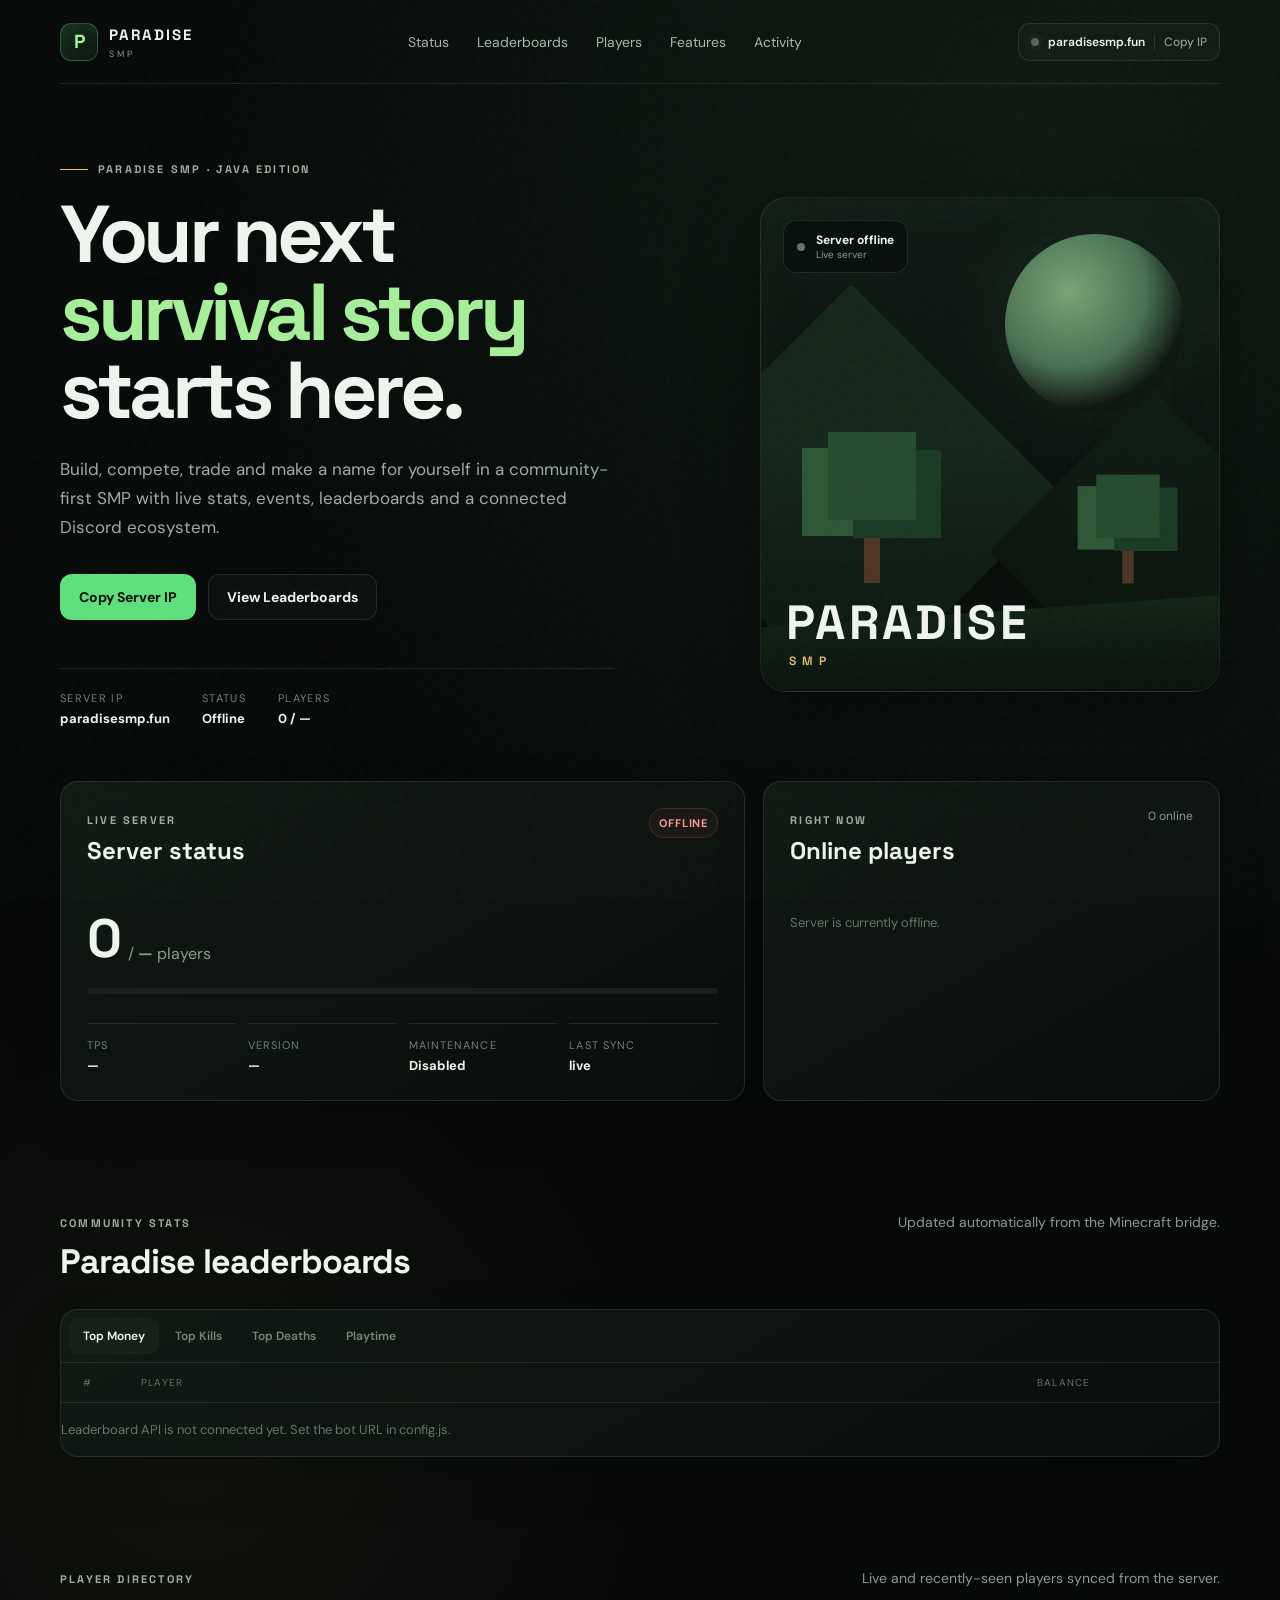
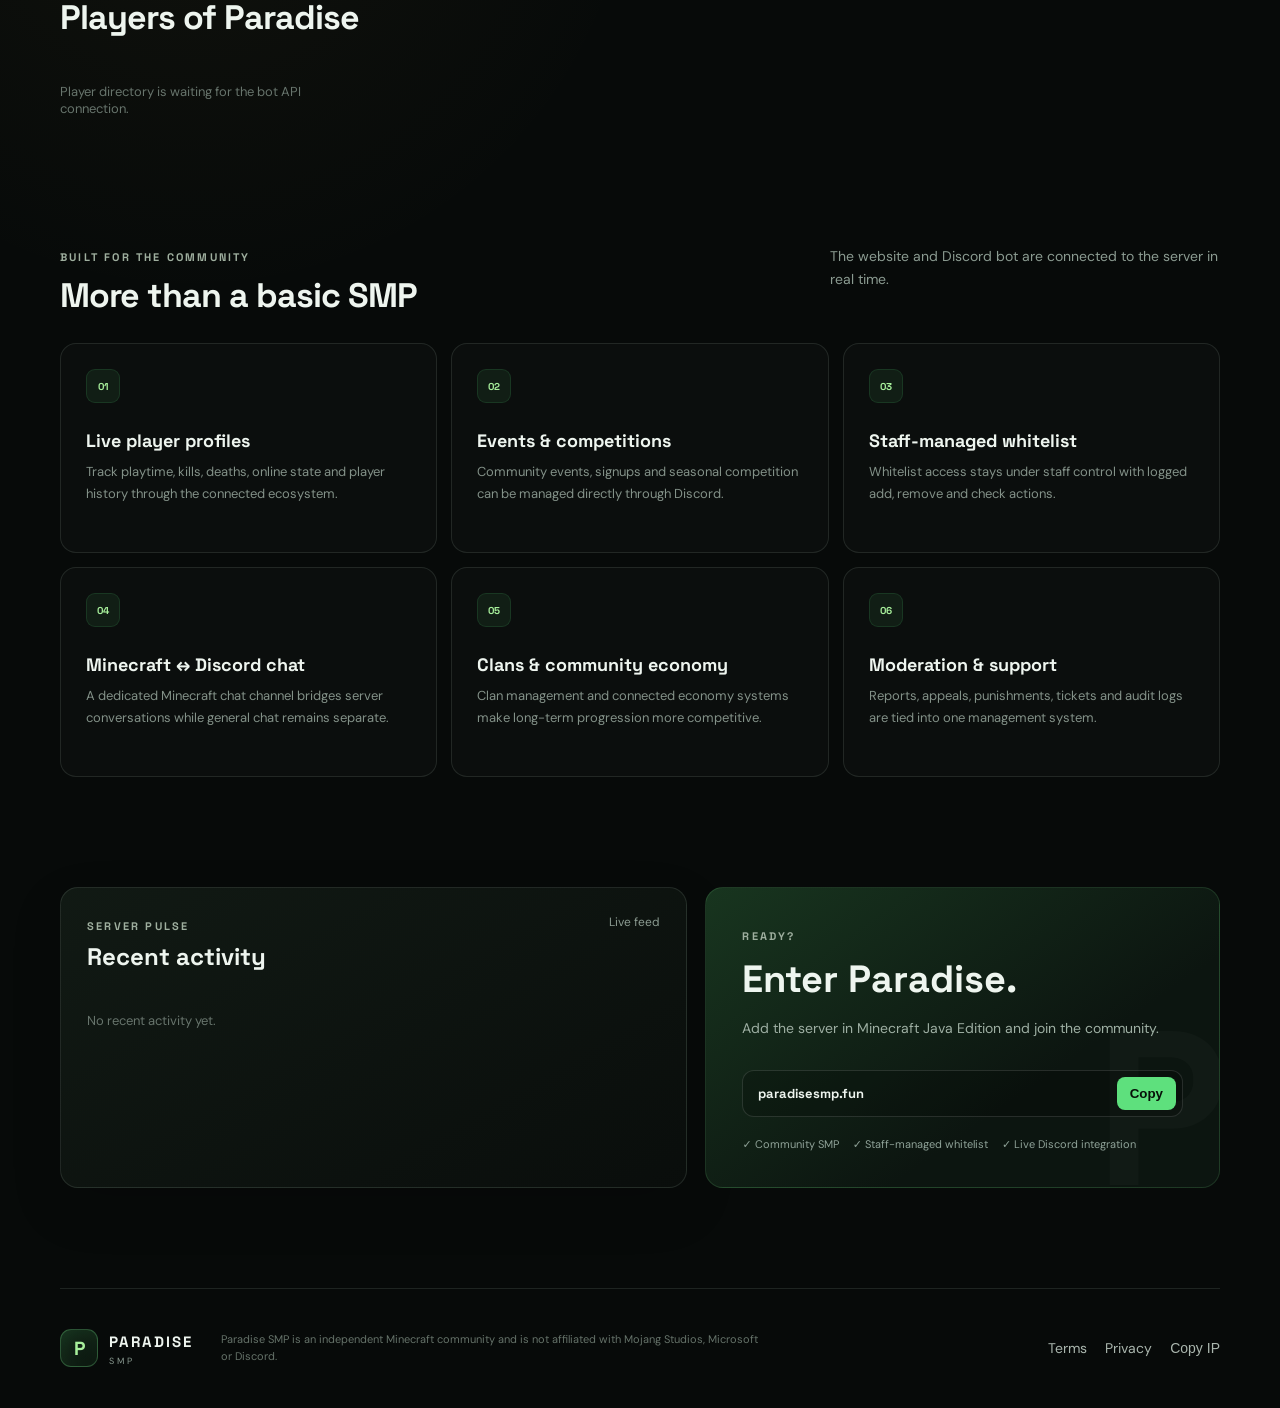
==== index.html @ 5dfa7000 "Add files via upload" ====
<!doctype html>
<html lang="en">
<head>
  <meta charset="utf-8" />
  <meta name="viewport" content="width=device-width, initial-scale=1" />
  <meta name="theme-color" content="#070b0a" />
  <meta name="description" content="Paradise SMP — a community Minecraft SMP at paradisesmp.fun. View live server status, online players, leaderboards and more." />
  <title>Paradise SMP — Official Website</title>
  <link rel="preconnect" href="https://fonts.googleapis.com">
  <link rel="preconnect" href="https://fonts.gstatic.com" crossorigin>
  <link href="https://fonts.googleapis.com/css2?family=DM+Sans:wght@400;500;600;700&family=Space+Grotesk:wght@500;600;700&display=swap" rel="stylesheet">
  <link rel="stylesheet" href="styles.css" />
</head>
<body>
  <div class="grain"></div>
  <header class="site-header">
    <a class="brand" href="#top" aria-label="Paradise SMP home">
      <span class="brand-mark">P</span>
      <span><strong>PARADISE</strong><small>SMP</small></span>
    </a>
    <nav class="nav" aria-label="Primary navigation">
      <a href="#status">Status</a>
      <a href="#leaderboards">Leaderboards</a>
      <a href="#players">Players</a>
      <a href="#features">Features</a>
      <a href="#activity">Activity</a>
    </nav>
    <button class="ip-chip" data-copy-ip>
      <span class="status-dot" data-header-dot></span>
      <span>paradisesmp.fun</span>
      <span class="copy-label">Copy IP</span>
    </button>
  </header>

  <main id="top">
    <section class="hero shell">
      <div class="hero-copy">
        <div class="eyebrow"><span></span> Paradise SMP · Java Edition</div>
        <h1>Your next <em>survival story</em> starts here.</h1>
        <p>Build, compete, trade and make a name for yourself in a community-first SMP with live stats, events, leaderboards and a connected Discord ecosystem.</p>
        <div class="hero-actions">
          <button class="btn btn-primary" data-copy-ip>Copy Server IP</button>
          <a class="btn btn-ghost" href="#leaderboards">View Leaderboards</a>
        </div>
        <div class="hero-meta">
          <div><span class="meta-label">Server IP</span><strong>paradisesmp.fun</strong></div>
          <div><span class="meta-label">Status</span><strong data-status-text>Checking…</strong></div>
          <div><span class="meta-label">Players</span><strong data-player-count>— / —</strong></div>
        </div>
      </div>
      <div class="hero-card-wrap" aria-hidden="true">
        <div class="island-card">
          <div class="moon"></div>
          <div class="mountain m1"></div>
          <div class="mountain m2"></div>
          <div class="ground"></div>
          <div class="block-tree tree-a"><i></i><b></b></div>
          <div class="block-tree tree-b"><i></i><b></b></div>
          <div class="floating-badge"><span data-hero-status-dot></span><b data-hero-status>Connecting</b><small>Live server</small></div>
          <div class="island-title"><span>PARADISE</span><b>SMP</b></div>
        </div>
      </div>
    </section>

    <section id="status" class="shell live-grid">
      <article class="panel status-panel">
        <div class="panel-head">
          <div><span class="kicker">LIVE SERVER</span><h2>Server status</h2></div>
          <span class="pill" data-status-pill>Checking</span>
        </div>
        <div class="status-main">
          <div class="big-number"><strong data-online>—</strong><span>/ <b data-max>—</b> players</span></div>
          <div class="capacity"><div class="capacity-fill" data-capacity></div></div>
          <div class="status-stats">
            <div><span>TPS</span><strong data-tps>—</strong></div>
            <div><span>Version</span><strong data-version>—</strong></div>
            <div><span>Maintenance</span><strong data-maintenance>—</strong></div>
            <div><span>Last sync</span><strong data-last-sync>—</strong></div>
          </div>
        </div>
      </article>

      <article class="panel online-panel">
        <div class="panel-head">
          <div><span class="kicker">RIGHT NOW</span><h2>Online players</h2></div>
          <span class="muted" data-online-count-label>0 online</span>
        </div>
        <div class="online-list" data-online-list>
          <div class="empty-state">Waiting for live server data…</div>
        </div>
      </article>
    </section>

    <section id="leaderboards" class="shell section-space">
      <div class="section-heading">
        <div><span class="kicker">COMMUNITY STATS</span><h2>Paradise leaderboards</h2></div>
        <p>Updated automatically from the Minecraft bridge.</p>
      </div>
      <div class="leaderboard-wrap panel">
        <div class="tabs" role="tablist" aria-label="Leaderboard type">
          <button class="tab active" data-board="money">Top Money</button>
          <button class="tab" data-board="kills">Top Kills</button>
          <button class="tab" data-board="deaths">Top Deaths</button>
          <button class="tab" data-board="playtime">Playtime</button>
        </div>
        <div class="board-head"><span>#</span><span>Player</span><span data-value-heading>Balance</span></div>
        <div class="board-list" data-board-list>
          <div class="board-loading">Loading leaderboard…</div>
        </div>
      </div>
    </section>

    <section id="players" class="shell section-space">
      <div class="section-heading">
        <div><span class="kicker">PLAYER DIRECTORY</span><h2>Players of Paradise</h2></div>
        <p>Live and recently-seen players synced from the server.</p>
      </div>
      <div class="players-grid" data-players-grid><div class="empty-state">Loading players…</div></div>
    </section>

    <section id="features" class="shell section-space">
      <div class="section-heading">
        <div><span class="kicker">BUILT FOR THE COMMUNITY</span><h2>More than a basic SMP</h2></div>
        <p>The website and Discord bot are connected to the server in real time.</p>
      </div>
      <div class="feature-grid">
        <article class="feature-card"><span class="feature-icon">01</span><h3>Live player profiles</h3><p>Track playtime, kills, deaths, online state and player history through the connected ecosystem.</p></article>
        <article class="feature-card"><span class="feature-icon">02</span><h3>Events & competitions</h3><p>Community events, signups and seasonal competition can be managed directly through Discord.</p></article>
        <article class="feature-card"><span class="feature-icon">03</span><h3>Staff-managed whitelist</h3><p>Whitelist access stays under staff control with logged add, remove and check actions.</p></article>
        <article class="feature-card"><span class="feature-icon">04</span><h3>Minecraft ↔ Discord chat</h3><p>A dedicated Minecraft chat channel bridges server conversations while general chat remains separate.</p></article>
        <article class="feature-card"><span class="feature-icon">05</span><h3>Clans & community economy</h3><p>Clan management and connected economy systems make long-term progression more competitive.</p></article>
        <article class="feature-card"><span class="feature-icon">06</span><h3>Moderation & support</h3><p>Reports, appeals, punishments, tickets and audit logs are tied into one management system.</p></article>
      </div>
    </section>

    <section id="activity" class="shell section-space activity-grid">
      <article class="panel activity-panel">
        <div class="panel-head">
          <div><span class="kicker">SERVER PULSE</span><h2>Recent activity</h2></div>
          <span class="muted">Live feed</span>
        </div>
        <div class="activity-list" data-activity-list>
          <div class="empty-state">No recent activity yet.</div>
        </div>
      </article>
      <article class="join-card">
        <span class="kicker">READY?</span>
        <h2>Enter Paradise.</h2>
        <p>Add the server in Minecraft Java Edition and join the community.</p>
        <div class="join-ip"><span>paradisesmp.fun</span><button data-copy-ip>Copy</button></div>
        <div class="join-notes"><span>✓ Community SMP</span><span>✓ Staff-managed whitelist</span><span>✓ Live Discord integration</span></div>
      </article>
    </section>
  </main>

  <footer class="footer shell">
    <div class="brand footer-brand"><span class="brand-mark">P</span><span><strong>PARADISE</strong><small>SMP</small></span></div>
    <p>Paradise SMP is an independent Minecraft community and is not affiliated with Mojang Studios, Microsoft or Discord.</p>
    <div class="footer-links"><a href="terms.html">Terms</a><a href="privacy.html">Privacy</a><button data-copy-ip>Copy IP</button></div>
  </footer>

  <div class="toast" data-toast>Server IP copied.</div>
  <script src="config.js"></script>
  <script src="app.js"></script>
</body>
</html>
---- styles.css ----
:root{--bg:#070a09;--panel:#0d1210;--panel2:#111813;--line:rgba(219,244,226,.11);--text:#eef5ef;--muted:#8b9b91;--green:#5ee07d;--green2:#a7ef9b;--gold:#e6c572;--danger:#ff736e;--radius:18px;--shadow:0 24px 70px rgba(0,0,0,.35)}*{box-sizing:border-box}html{scroll-behavior:smooth}body{margin:0;background:radial-gradient(circle at 82% 5%,rgba(65,145,82,.12),transparent 28%),radial-gradient(circle at 15% 48%,rgba(198,168,84,.05),transparent 24%),var(--bg);color:var(--text);font-family:"DM Sans",system-ui,sans-serif;min-height:100vh}.grain{position:fixed;inset:0;pointer-events:none;opacity:.035;background-image:url("data:image/svg+xml,%3Csvg viewBox='0 0 180 180' xmlns='http://www.w3.org/2000/svg'%3E%3Cfilter id='n'%3E%3CfeTurbulence type='fractalNoise' baseFrequency='.9' numOctaves='3' stitchTiles='stitch'/%3E%3C/filter%3E%3Crect width='100%25' height='100%25' filter='url(%23n)' opacity='.7'/%3E%3C/svg%3E");z-index:100}.shell{width:min(1160px,calc(100% - 40px));margin-inline:auto}.site-header{width:min(1160px,calc(100% - 40px));height:84px;margin:auto;display:flex;align-items:center;justify-content:space-between;gap:28px;border-bottom:1px solid var(--line);position:relative;z-index:10}.brand{display:flex;align-items:center;gap:11px;text-decoration:none;color:var(--text);min-width:max-content}.brand-mark{width:38px;height:38px;border:1px solid rgba(121,235,143,.28);background:linear-gradient(145deg,rgba(94,224,125,.17),rgba(94,224,125,.03));display:grid;place-items:center;border-radius:11px;color:var(--green2);font:700 19px "Space Grotesk";box-shadow:inset 0 0 20px rgba(94,224,125,.06)}.brand>span:last-child{display:grid;line-height:.9}.brand strong{font:700 15px "Space Grotesk";letter-spacing:.13em}.brand small{font-size:9px;color:var(--muted);letter-spacing:.36em;margin-top:6px}.nav{display:flex;gap:28px}.nav a,.footer a,.footer button{color:#aab6ae;text-decoration:none;font-size:14px;transition:.2s}.nav a:hover,.footer a:hover,.footer button:hover{color:var(--text)}.ip-chip{appearance:none;border:1px solid var(--line);background:rgba(255,255,255,.025);color:var(--text);border-radius:12px;padding:10px 12px;display:flex;align-items:center;gap:9px;cursor:pointer;font:600 12px "DM Sans"}.copy-label{color:var(--muted);font-weight:500;border-left:1px solid var(--line);padding-left:9px}.status-dot{width:8px;height:8px;border-radius:99px;background:#5a625d;box-shadow:0 0 0 4px rgba(255,255,255,.025)}.status-dot.online,[data-hero-status-dot].online{background:var(--green);box-shadow:0 0 14px rgba(94,224,125,.62)}.hero{min-height:650px;display:grid;grid-template-columns:1.02fr .98fr;align-items:center;gap:72px;padding-block:78px 54px}.eyebrow,.kicker{font:700 11px "Space Grotesk";letter-spacing:.2em;color:#9faf9f;text-transform:uppercase}.eyebrow{display:flex;align-items:center;gap:10px}.eyebrow span{width:28px;height:1px;background:var(--gold)}h1,h2,h3{font-family:"Space Grotesk",sans-serif;margin:0}.hero h1{font-size:clamp(52px,6.3vw,86px);line-height:.97;letter-spacing:-.055em;max-width:720px;margin:20px 0 24px}.hero h1 em{font-style:normal;color:var(--green2)}.hero-copy>p{color:#a0aca4;font-size:17px;line-height:1.72;max-width:620px;margin:0}.hero-actions{display:flex;gap:12px;margin-top:32px}.btn{border:1px solid var(--line);border-radius:12px;padding:13px 18px;font:700 14px "DM Sans";text-decoration:none;cursor:pointer;transition:transform .22s,border-color .22s,background .22s;color:var(--text)}.btn:hover{transform:translateY(-2px)}.btn-primary{background:var(--green);color:#071008;border-color:transparent}.btn-primary:hover{background:#73e98e}.btn-ghost{background:rgba(255,255,255,.025)}.hero-meta{display:flex;gap:32px;margin-top:48px;padding-top:22px;border-top:1px solid var(--line)}.hero-meta>div{display:grid;gap:5px}.meta-label{font-size:11px;color:#718078;text-transform:uppercase;letter-spacing:.12em}.hero-meta strong{font-size:13px}.hero-card-wrap{display:flex;justify-content:flex-end}.island-card{width:min(460px,100%);aspect-ratio:.93;position:relative;overflow:hidden;border-radius:26px;border:1px solid rgba(143,180,150,.15);background:linear-gradient(180deg,#101b15 0%,#0a100d 63%,#070908 100%);box-shadow:var(--shadow),inset 0 0 80px rgba(80,187,101,.035)}.island-card:after{content:"";position:absolute;inset:0;background:linear-gradient(180deg,transparent 50%,rgba(5,8,6,.7));pointer-events:none}.moon{position:absolute;width:180px;height:180px;border-radius:50%;background:radial-gradient(circle at 36% 32%,#bdf7b4,#6ea879 45%,rgba(75,112,81,.05) 70%);right:34px;top:36px;opacity:.62;box-shadow:0 0 80px rgba(99,200,116,.15)}.mountain{position:absolute;background:#14271a;transform:rotate(45deg);border-radius:5px}.m1{width:300px;height:300px;left:-60px;bottom:45px}.m2{width:230px;height:230px;right:-48px;bottom:25px;background:#0e1b13}.ground{position:absolute;width:540px;height:155px;background:linear-gradient(#1c3b23,#101c14);bottom:-75px;left:-30px;transform:rotate(-4deg);box-shadow:0 -10px 60px rgba(77,180,93,.08)}.block-tree{position:absolute;bottom:108px;z-index:2}.block-tree i{display:block;width:16px;height:90px;background:#4c3525;margin:auto}.block-tree b{display:block;width:88px;height:88px;background:#264b2d;position:absolute;bottom:63px;left:50%;transform:translateX(-50%);box-shadow:25px 18px 0 #1b3a23,-26px 16px 0 #2d5734}.tree-a{left:103px}.tree-b{right:83px;transform:scale(.72);bottom:95px}.floating-badge{position:absolute;z-index:4;top:22px;left:22px;border:1px solid rgba(255,255,255,.1);background:rgba(8,13,10,.72);backdrop-filter:blur(12px);border-radius:13px;padding:11px 13px;display:grid;grid-template-columns:10px auto;column-gap:9px;align-items:center}.floating-badge>span{width:8px;height:8px;border-radius:50%;background:#68716b;grid-row:1/3}.floating-badge b{font-size:12px}.floating-badge small{color:var(--muted);font-size:10px}.island-title{position:absolute;z-index:4;left:25px;bottom:22px;display:grid}.island-title span{font:700 clamp(28px,4vw,48px) "Space Grotesk";letter-spacing:.07em}.island-title b{font:600 12px "Space Grotesk";letter-spacing:.5em;color:var(--gold);margin-left:3px}.panel{background:linear-gradient(150deg,rgba(18,27,21,.94),rgba(10,14,12,.96));border:1px solid var(--line);border-radius:var(--radius);box-shadow:0 20px 50px rgba(0,0,0,.15)}.live-grid{display:grid;grid-template-columns:1.2fr .8fr;gap:18px}.status-panel,.online-panel,.activity-panel{padding:26px}.panel-head,.section-heading{display:flex;align-items:flex-start;justify-content:space-between;gap:24px}.panel-head h2{font-size:24px;margin-top:6px}.pill{font-size:11px;font-weight:700;text-transform:uppercase;letter-spacing:.08em;padding:7px 9px;border:1px solid var(--line);border-radius:99px;color:var(--muted)}.pill.online{color:#9df0ac;border-color:rgba(94,224,125,.22);background:rgba(94,224,125,.06)}.pill.offline{color:#ff9995;border-color:rgba(255,115,110,.2);background:rgba(255,115,110,.05)}.status-main{margin-top:38px}.big-number{display:flex;align-items:end;gap:9px}.big-number strong{font:700 54px "Space Grotesk";letter-spacing:-.05em}.big-number span{color:var(--muted);padding-bottom:9px}.capacity{height:6px;background:#1a211d;border-radius:10px;overflow:hidden;margin:15px 0 29px}.capacity-fill{height:100%;width:0;background:linear-gradient(90deg,var(--green),var(--green2));transition:width .5s ease}.status-stats{display:grid;grid-template-columns:repeat(4,1fr);gap:12px}.status-stats div{border-top:1px solid var(--line);padding-top:14px;display:grid;gap:5px}.status-stats span{font-size:11px;color:#718078;text-transform:uppercase;letter-spacing:.1em}.status-stats strong{font-size:13px;white-space:nowrap;overflow:hidden;text-overflow:ellipsis}.muted{color:var(--muted);font-size:12px}.online-list{display:flex;flex-wrap:wrap;gap:9px;margin-top:30px;align-content:flex-start}.player-chip{display:flex;align-items:center;gap:8px;padding:9px 11px;background:rgba(255,255,255,.025);border:1px solid var(--line);border-radius:10px;font-size:12px}.player-face{width:25px;height:25px;border-radius:7px;display:grid;place-items:center;background:linear-gradient(145deg,#315239,#1d3022);color:#c7f5cf;font:700 10px "Space Grotesk"}.empty-state,.board-loading{color:#67746c;font-size:13px;padding:18px 0}.section-space{padding-top:110px}.section-heading{margin-bottom:26px}.section-heading h2{font-size:34px;margin-top:8px;letter-spacing:-.03em}.section-heading p{color:var(--muted);font-size:14px;max-width:390px;line-height:1.6;margin:0}.leaderboard-wrap{overflow:hidden}.tabs{display:flex;gap:2px;padding:8px;border-bottom:1px solid var(--line);overflow:auto}.tab{appearance:none;border:0;background:transparent;color:#77847c;padding:10px 14px;border-radius:9px;font:600 12px "DM Sans";cursor:pointer;white-space:nowrap}.tab.active{background:#172019;color:var(--text)}.board-head,.board-row{display:grid;grid-template-columns:58px 1fr 160px;align-items:center}.board-head{padding:13px 22px;color:#65726a;text-transform:uppercase;letter-spacing:.12em;font-size:10px;border-bottom:1px solid var(--line)}.board-row{padding:14px 22px;border-bottom:1px solid rgba(255,255,255,.045);transition:background .18s}.board-row:last-child{border-bottom:0}.board-row:hover{background:rgba(255,255,255,.02)}.rank{font:600 13px "Space Grotesk";color:#728078}.rank.top{color:var(--gold)}.board-player{display:flex;align-items:center;gap:12px;font-weight:600;font-size:13px}.board-value{text-align:right;font:700 13px "Space Grotesk"}.players-grid{display:grid;grid-template-columns:repeat(4,1fr);gap:12px}.player-card{padding:18px;border:1px solid var(--line);border-radius:15px;background:rgba(255,255,255,.018);display:grid;gap:15px;transition:transform .22s,border-color .22s}.player-card:hover{transform:translateY(-3px);border-color:rgba(121,235,143,.18)}.player-card-top{display:flex;align-items:center;justify-content:space-between;gap:10px}.player-id{display:flex;align-items:center;gap:10px;min-width:0}.player-id .player-face{width:34px;height:34px}.player-id b{font:700 13px "Space Grotesk";white-space:nowrap;overflow:hidden;text-overflow:ellipsis}.online-badge{width:8px;height:8px;border-radius:50%;background:#555f59}.online-badge.on{background:var(--green);box-shadow:0 0 12px rgba(94,224,125,.5)}.player-mini-stats{display:grid;grid-template-columns:repeat(3,1fr);gap:6px}.player-mini-stats div{display:grid;gap:3px;padding-top:10px;border-top:1px solid var(--line)}.player-mini-stats span{font-size:9px;color:#68756d;text-transform:uppercase;letter-spacing:.08em}.player-mini-stats strong{font-size:11px}.player-last{font-size:10px;color:#667269}
.feature-grid{display:grid;grid-template-columns:repeat(3,1fr);gap:14px}.feature-card{padding:25px;border:1px solid var(--line);border-radius:16px;background:rgba(255,255,255,.018);min-height:210px;transition:transform .24s,border-color .24s}.feature-card:hover{transform:translateY(-4px);border-color:rgba(121,235,143,.2)}.feature-icon{display:grid;place-items:center;width:34px;height:34px;border-radius:9px;background:rgba(94,224,125,.08);border:1px solid rgba(94,224,125,.12);font:700 10px "Space Grotesk";color:var(--green2)}.feature-card h3{font-size:18px;margin:26px 0 9px}.feature-card p{color:#839188;line-height:1.65;font-size:13px;margin:0}.activity-grid{display:grid;grid-template-columns:1fr .82fr;gap:18px;padding-bottom:100px}.activity-list{display:grid;margin-top:22px}.activity-item{display:grid;grid-template-columns:34px 1fr auto;gap:12px;align-items:center;padding:12px 0;border-bottom:1px solid rgba(255,255,255,.045)}.activity-item:last-child{border-bottom:0}.activity-icon{width:30px;height:30px;border-radius:9px;display:grid;place-items:center;background:#151e18;font-size:12px}.activity-text{font-size:12px}.activity-text b{font-weight:700}.activity-time{font-size:10px;color:#637168}.join-card{border-radius:var(--radius);padding:36px;background:linear-gradient(145deg,#18351f,#0c1510 65%);border:1px solid rgba(120,220,137,.15);position:relative;overflow:hidden}.join-card:after{content:"P";position:absolute;right:-9px;bottom:-62px;font:700 220px "Space Grotesk";color:rgba(255,255,255,.025);pointer-events:none}.join-card h2{font-size:38px;margin:10px 0 12px}.join-card>p{color:#9eafa3;line-height:1.6;font-size:14px;max-width:420px}.join-ip{display:flex;justify-content:space-between;align-items:center;margin-top:30px;border:1px solid rgba(255,255,255,.12);background:rgba(0,0,0,.2);border-radius:12px;padding:6px 6px 6px 15px;position:relative;z-index:2}.join-ip span{font:700 13px "Space Grotesk"}.join-ip button{appearance:none;border:0;background:var(--green);color:#071008;border-radius:8px;padding:9px 13px;font-weight:800;cursor:pointer}.join-notes{display:flex;flex-wrap:wrap;gap:8px 14px;margin-top:20px;color:#8fa298;font-size:11px;position:relative;z-index:2}.footer{border-top:1px solid var(--line);min-height:120px;display:grid;grid-template-columns:auto 1fr auto;align-items:center;gap:28px}.footer p{color:#657269;font-size:11px;max-width:540px;line-height:1.6}.footer-links{display:flex;gap:18px;align-items:center}.footer button{background:none;border:0;cursor:pointer;padding:0}.toast{position:fixed;left:50%;bottom:25px;transform:translate(-50%,20px);opacity:0;pointer-events:none;background:#e9f7ec;color:#102014;padding:10px 14px;border-radius:10px;font-size:12px;font-weight:700;z-index:200;transition:.25s}.toast.show{opacity:1;transform:translate(-50%,0)}.legal-page{padding:72px 0 110px}.legal-card{max-width:840px;margin:auto}.legal-card h1{font-size:48px;margin:14px 0 12px}.legal-card>.lead{color:#93a198;line-height:1.7;margin-bottom:40px}.legal-card section{padding:24px 0;border-top:1px solid var(--line)}.legal-card h2{font-size:19px;margin-bottom:10px}.legal-card p,.legal-card li{color:#8e9c93;font-size:14px;line-height:1.75}.legal-card ul{padding-left:20px}.legal-back{display:inline-flex;color:var(--green2);text-decoration:none;font-size:13px;margin-bottom:20px}.legal-date{font-size:11px;color:#657269;text-transform:uppercase;letter-spacing:.1em}
@media(max-width:900px){.nav{display:none}.players-grid{grid-template-columns:repeat(2,1fr)}.hero{grid-template-columns:1fr;padding-top:60px}.hero-card-wrap{justify-content:flex-start}.island-card{max-width:540px}.live-grid,.activity-grid{grid-template-columns:1fr}.feature-grid{grid-template-columns:repeat(2,1fr)}.footer{grid-template-columns:1fr;padding:28px 0}.footer p{margin:0}.hero-meta{flex-wrap:wrap}.status-stats{grid-template-columns:repeat(2,1fr)}}
@media(max-width:600px){.players-grid{grid-template-columns:1fr}.shell,.site-header{width:min(100% - 24px,1160px)}.site-header{height:72px}.ip-chip .copy-label{display:none}.hero{padding-top:48px;gap:42px}.hero h1{font-size:48px}.hero-actions{flex-direction:column;align-items:stretch}.btn{text-align:center}.hero-meta{gap:20px}.island-card{border-radius:18px}.live-grid{gap:12px}.status-panel,.online-panel,.activity-panel{padding:20px}.status-stats{grid-template-columns:1fr 1fr}.section-space{padding-top:78px}.section-heading{display:block}.section-heading p{margin-top:10px}.section-heading h2{font-size:29px}.feature-grid{grid-template-columns:1fr}.feature-card{min-height:0}.board-head,.board-row{grid-template-columns:40px 1fr 105px;padding-left:14px;padding-right:14px}.join-card{padding:27px}.footer-links{flex-wrap:wrap}.legal-card h1{font-size:38px}}
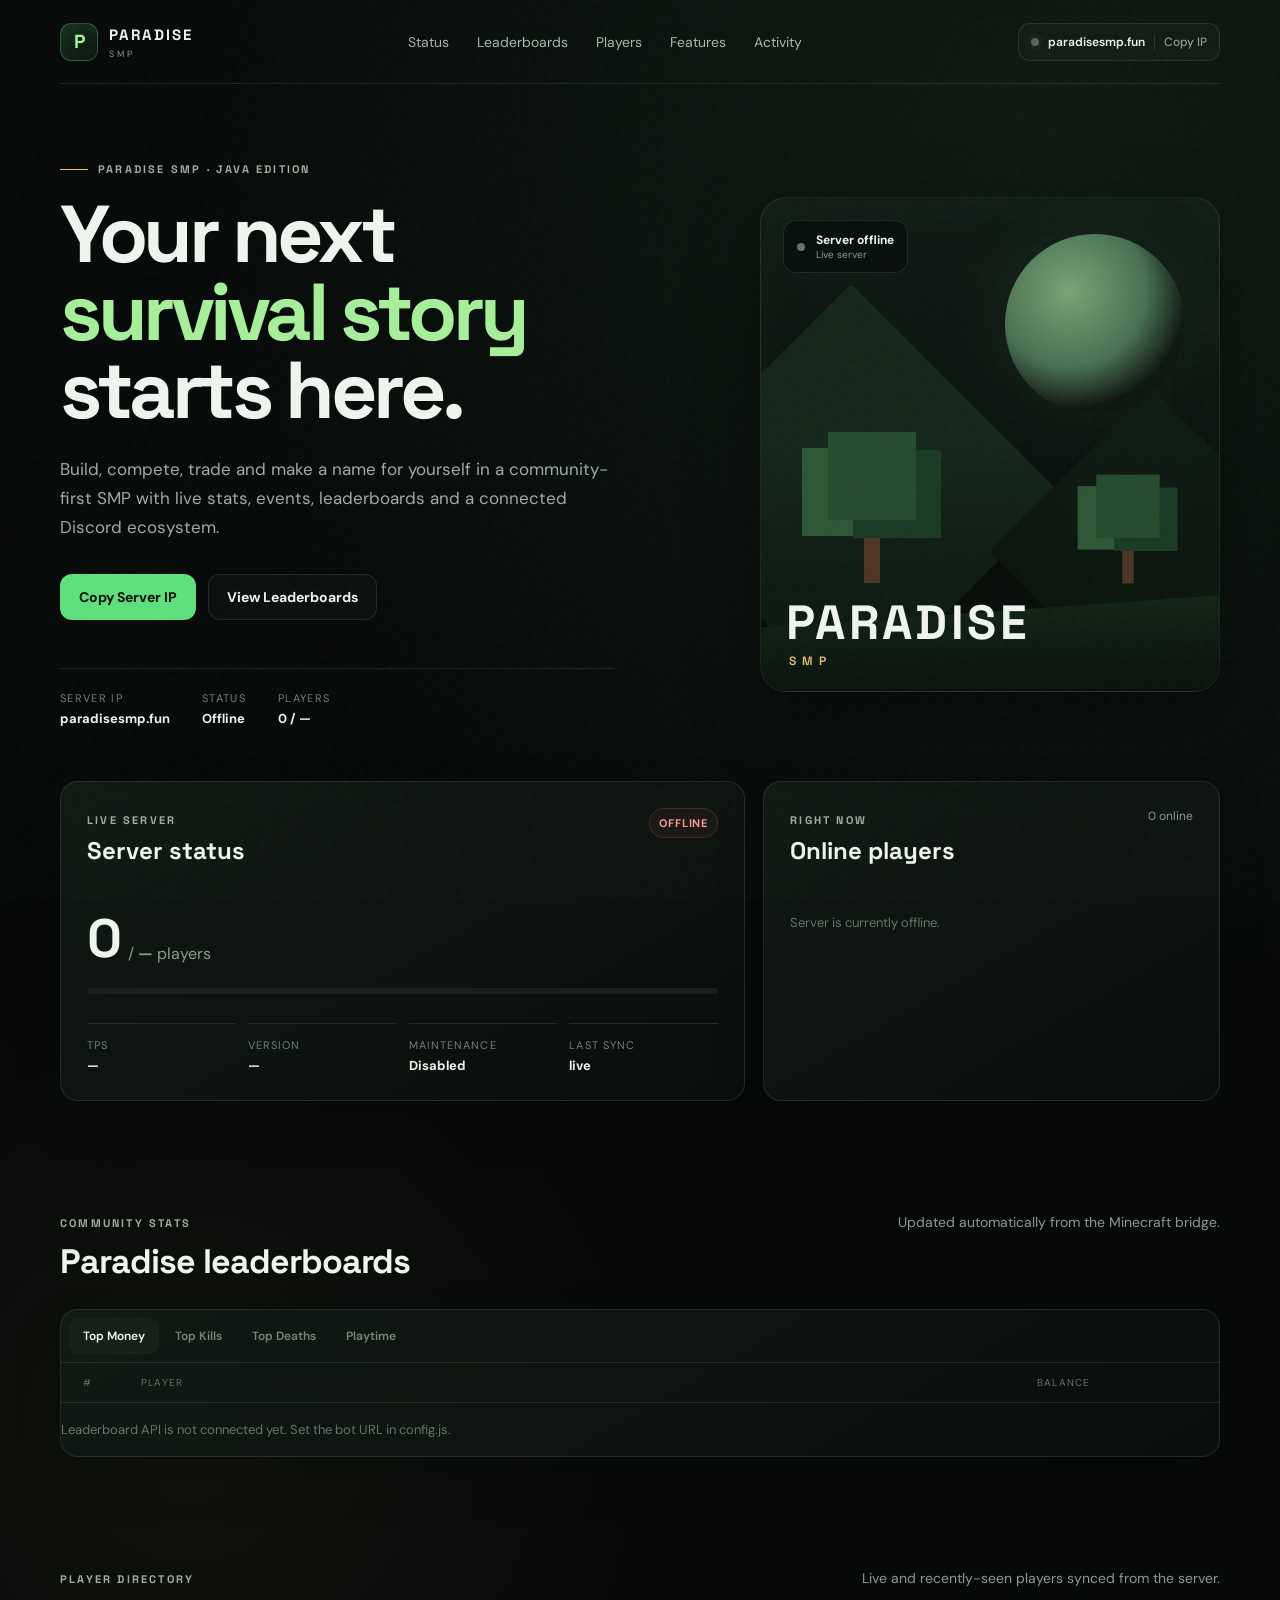
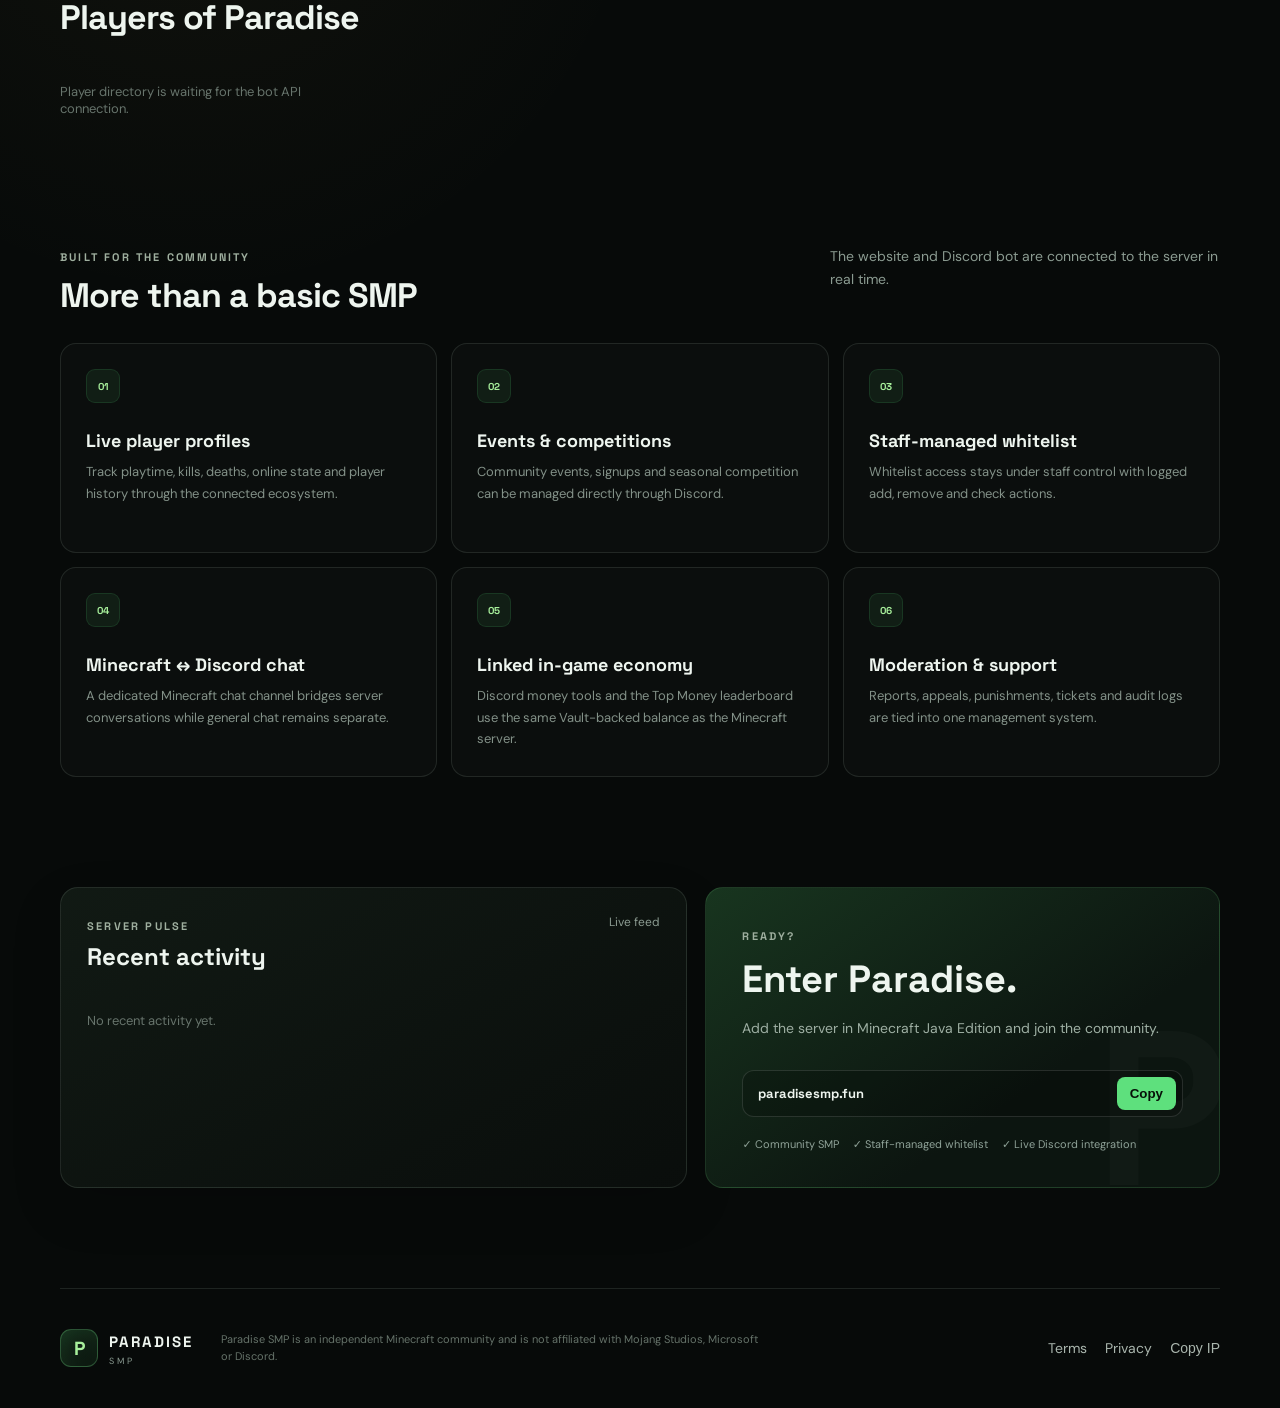
==== commit dd010066: "Add files via upload" ====
--- a/index.html
+++ b/index.html
@@ -128,7 +128,7 @@
         <article class="feature-card"><span class="feature-icon">02</span><h3>Events & competitions</h3><p>Community events, signups and seasonal competition can be managed directly through Discord.</p></article>
         <article class="feature-card"><span class="feature-icon">03</span><h3>Staff-managed whitelist</h3><p>Whitelist access stays under staff control with logged add, remove and check actions.</p></article>
         <article class="feature-card"><span class="feature-icon">04</span><h3>Minecraft ↔ Discord chat</h3><p>A dedicated Minecraft chat channel bridges server conversations while general chat remains separate.</p></article>
-        <article class="feature-card"><span class="feature-icon">05</span><h3>Clans & community economy</h3><p>Clan management and connected economy systems make long-term progression more competitive.</p></article>
+        <article class="feature-card"><span class="feature-icon">05</span><h3>Linked in-game economy</h3><p>Discord money tools and the Top Money leaderboard use the same Vault-backed balance as the Minecraft server.</p></article>
         <article class="feature-card"><span class="feature-icon">06</span><h3>Moderation & support</h3><p>Reports, appeals, punishments, tickets and audit logs are tied into one management system.</p></article>
       </div>
     </section>
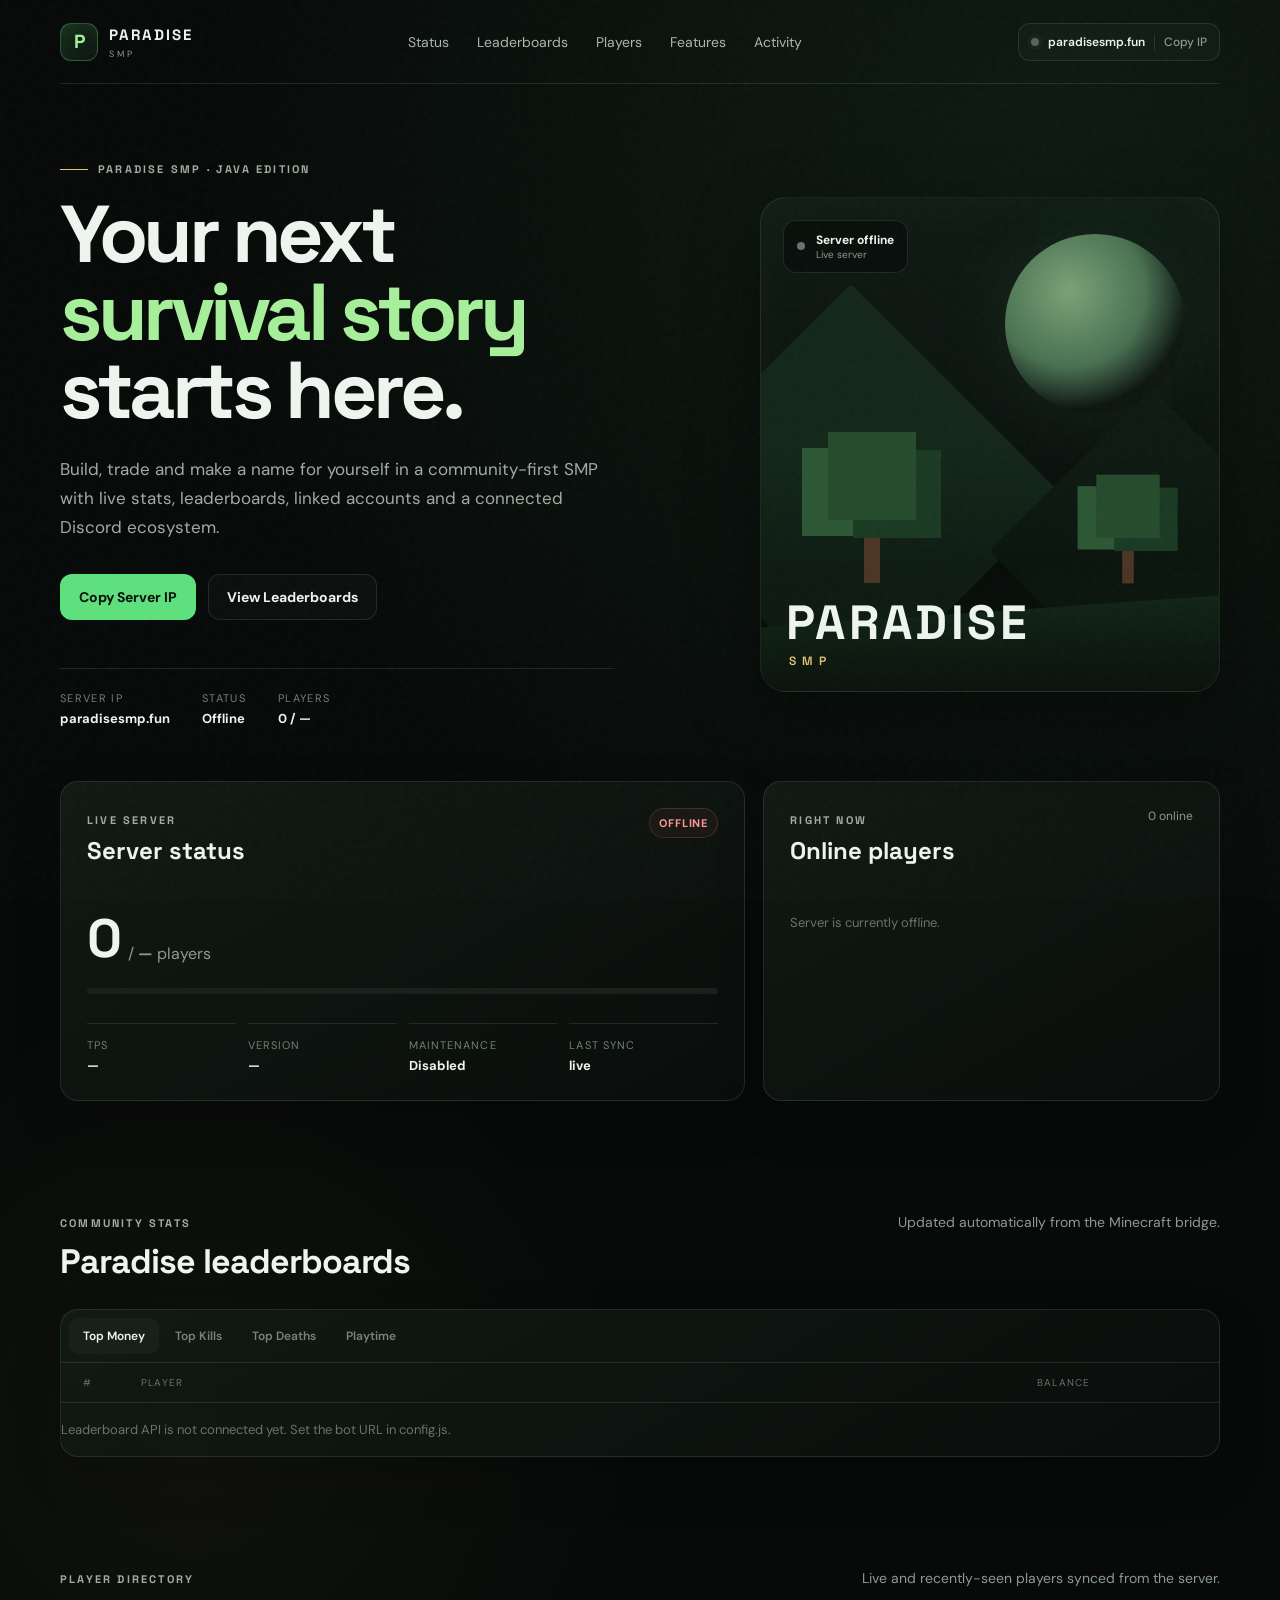
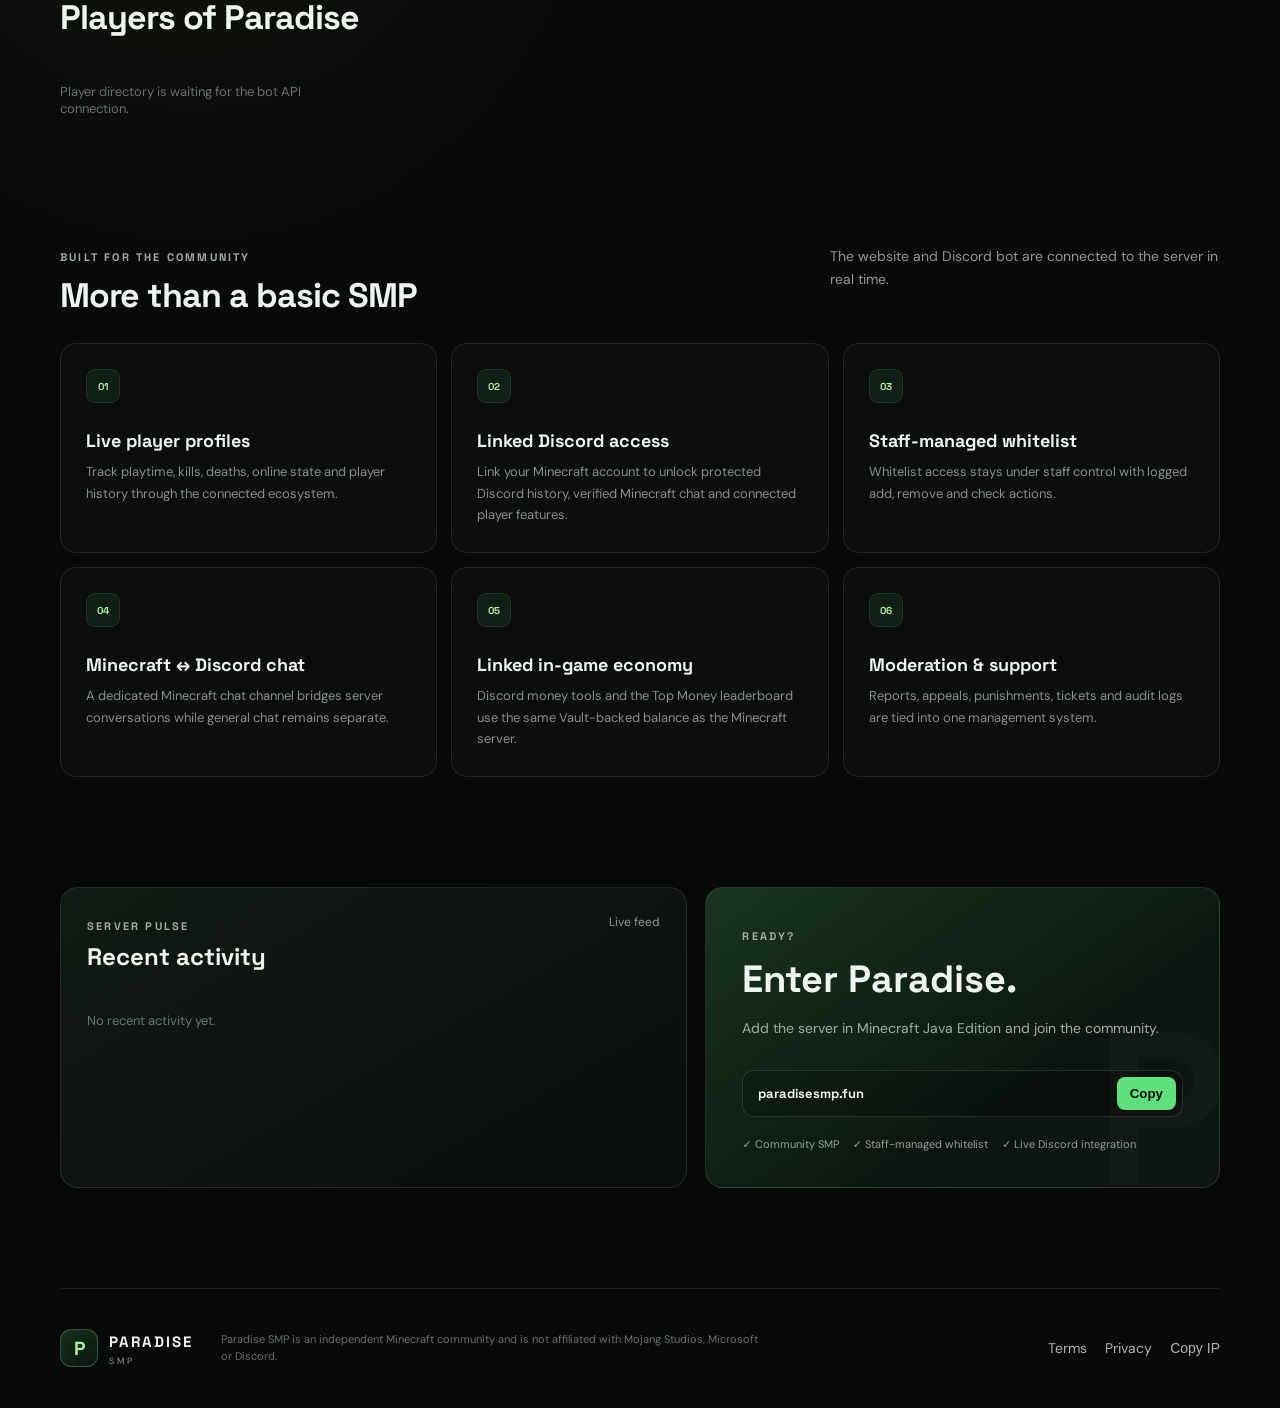
==== commit 74fc70db: "Add files via upload" ====
--- a/index.html
+++ b/index.html
@@ -37,7 +37,7 @@
       <div class="hero-copy">
         <div class="eyebrow"><span></span> Paradise SMP · Java Edition</div>
         <h1>Your next <em>survival story</em> starts here.</h1>
-        <p>Build, compete, trade and make a name for yourself in a community-first SMP with live stats, events, leaderboards and a connected Discord ecosystem.</p>
+        <p>Build, trade and make a name for yourself in a community-first SMP with live stats, leaderboards, linked accounts and a connected Discord ecosystem.</p>
         <div class="hero-actions">
           <button class="btn btn-primary" data-copy-ip>Copy Server IP</button>
           <a class="btn btn-ghost" href="#leaderboards">View Leaderboards</a>
@@ -125,7 +125,7 @@
       </div>
       <div class="feature-grid">
         <article class="feature-card"><span class="feature-icon">01</span><h3>Live player profiles</h3><p>Track playtime, kills, deaths, online state and player history through the connected ecosystem.</p></article>
-        <article class="feature-card"><span class="feature-icon">02</span><h3>Events & competitions</h3><p>Community events, signups and seasonal competition can be managed directly through Discord.</p></article>
+        <article class="feature-card"><span class="feature-icon">02</span><h3>Linked Discord access</h3><p>Link your Minecraft account to unlock protected Discord history, verified Minecraft chat and connected player features.</p></article>
         <article class="feature-card"><span class="feature-icon">03</span><h3>Staff-managed whitelist</h3><p>Whitelist access stays under staff control with logged add, remove and check actions.</p></article>
         <article class="feature-card"><span class="feature-icon">04</span><h3>Minecraft ↔ Discord chat</h3><p>A dedicated Minecraft chat channel bridges server conversations while general chat remains separate.</p></article>
         <article class="feature-card"><span class="feature-icon">05</span><h3>Linked in-game economy</h3><p>Discord money tools and the Top Money leaderboard use the same Vault-backed balance as the Minecraft server.</p></article>
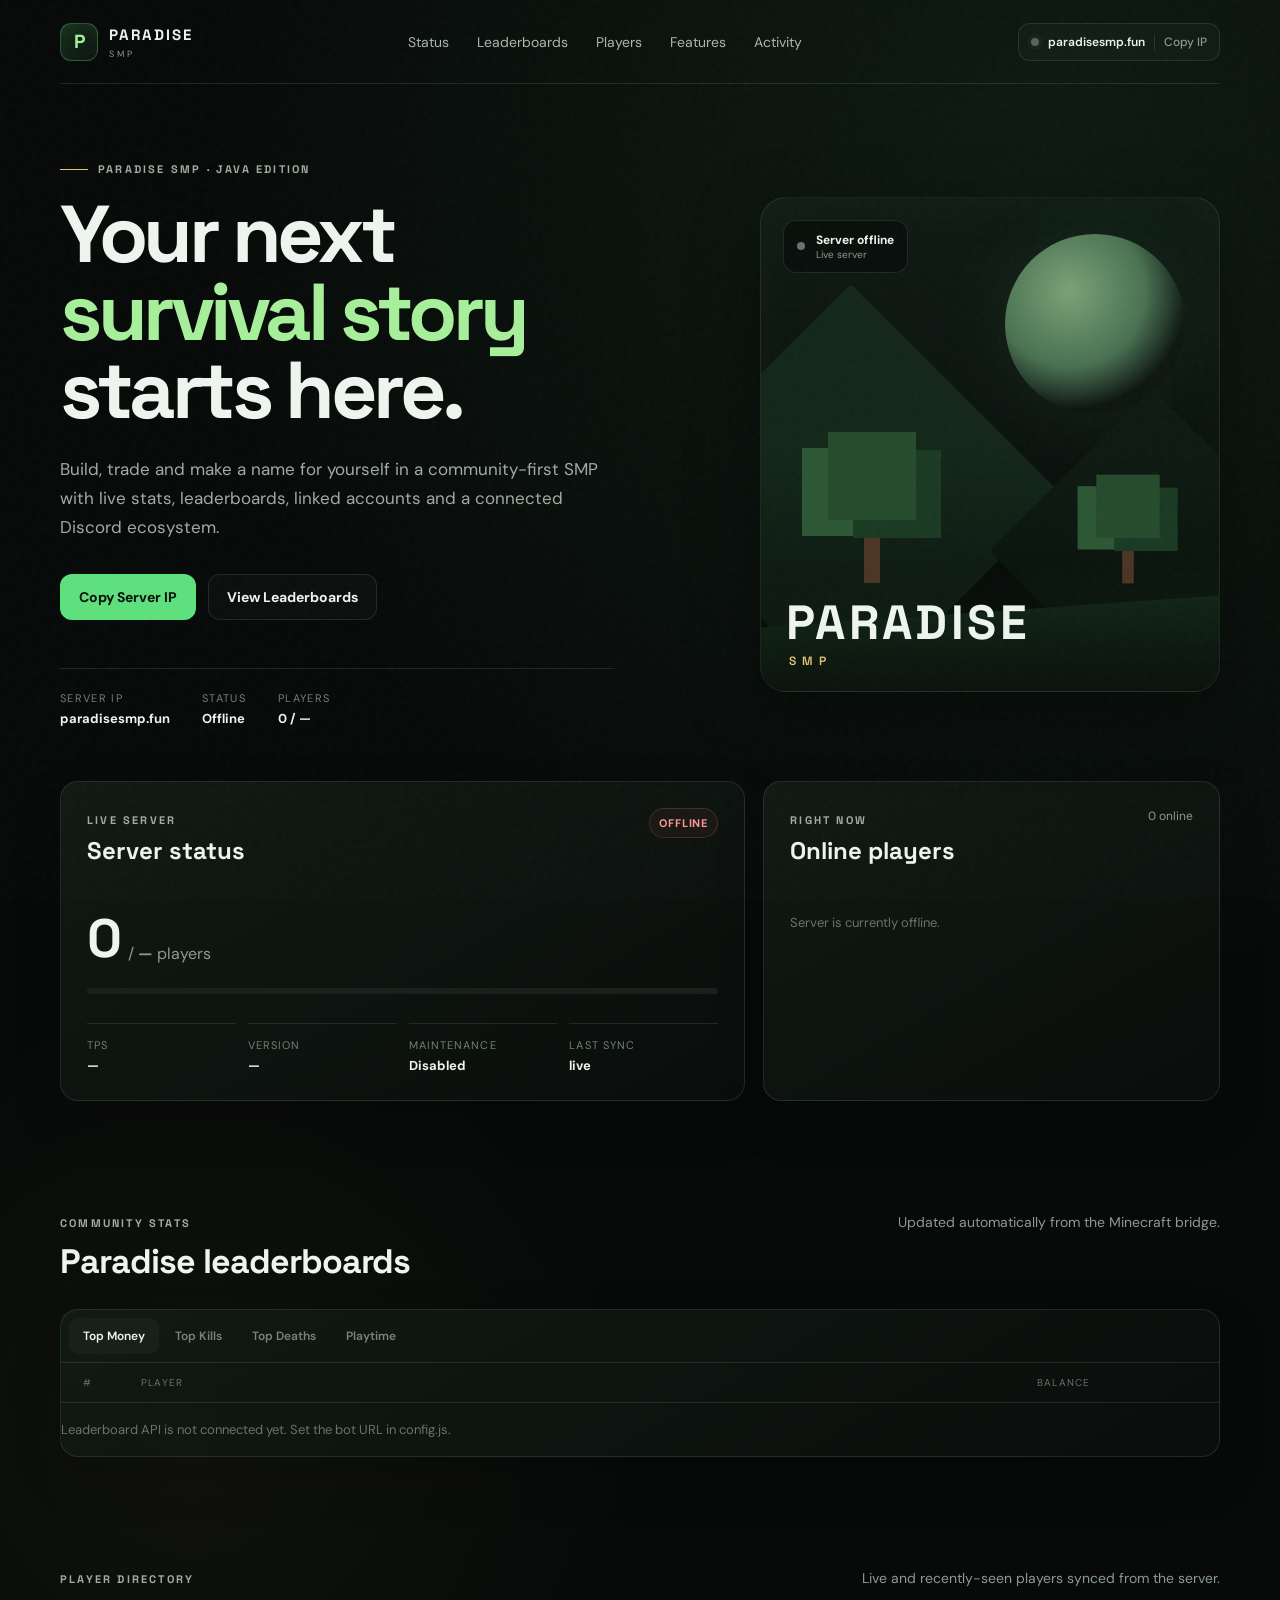
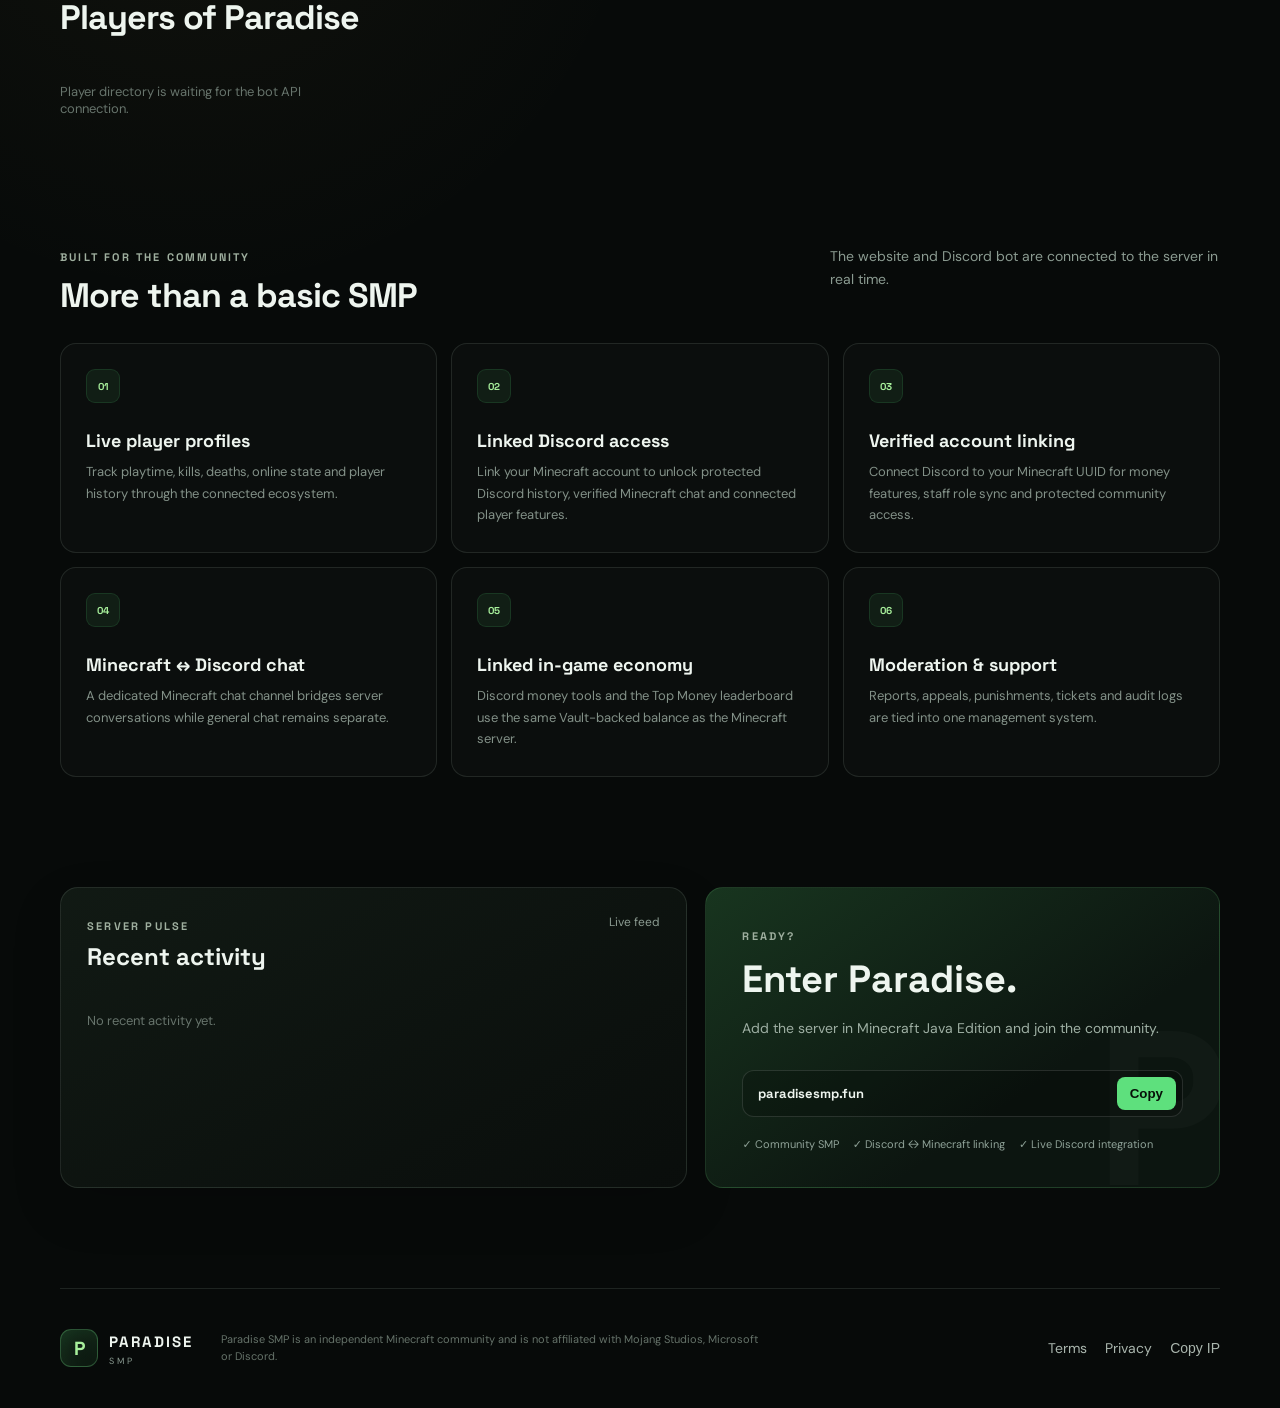
==== commit 00869be5: "Add files via upload" ====
--- a/index.html
+++ b/index.html
@@ -126,7 +126,7 @@
       <div class="feature-grid">
         <article class="feature-card"><span class="feature-icon">01</span><h3>Live player profiles</h3><p>Track playtime, kills, deaths, online state and player history through the connected ecosystem.</p></article>
         <article class="feature-card"><span class="feature-icon">02</span><h3>Linked Discord access</h3><p>Link your Minecraft account to unlock protected Discord history, verified Minecraft chat and connected player features.</p></article>
-        <article class="feature-card"><span class="feature-icon">03</span><h3>Staff-managed whitelist</h3><p>Whitelist access stays under staff control with logged add, remove and check actions.</p></article>
+        <article class="feature-card"><span class="feature-icon">03</span><h3>Verified account linking</h3><p>Connect Discord to your Minecraft UUID for money features, staff role sync and protected community access.</p></article>
         <article class="feature-card"><span class="feature-icon">04</span><h3>Minecraft ↔ Discord chat</h3><p>A dedicated Minecraft chat channel bridges server conversations while general chat remains separate.</p></article>
         <article class="feature-card"><span class="feature-icon">05</span><h3>Linked in-game economy</h3><p>Discord money tools and the Top Money leaderboard use the same Vault-backed balance as the Minecraft server.</p></article>
         <article class="feature-card"><span class="feature-icon">06</span><h3>Moderation & support</h3><p>Reports, appeals, punishments, tickets and audit logs are tied into one management system.</p></article>
@@ -148,7 +148,7 @@
         <h2>Enter Paradise.</h2>
         <p>Add the server in Minecraft Java Edition and join the community.</p>
         <div class="join-ip"><span>paradisesmp.fun</span><button data-copy-ip>Copy</button></div>
-        <div class="join-notes"><span>✓ Community SMP</span><span>✓ Staff-managed whitelist</span><span>✓ Live Discord integration</span></div>
+        <div class="join-notes"><span>✓ Community SMP</span><span>✓ Discord ↔ Minecraft linking</span><span>✓ Live Discord integration</span></div>
       </article>
     </section>
   </main>
